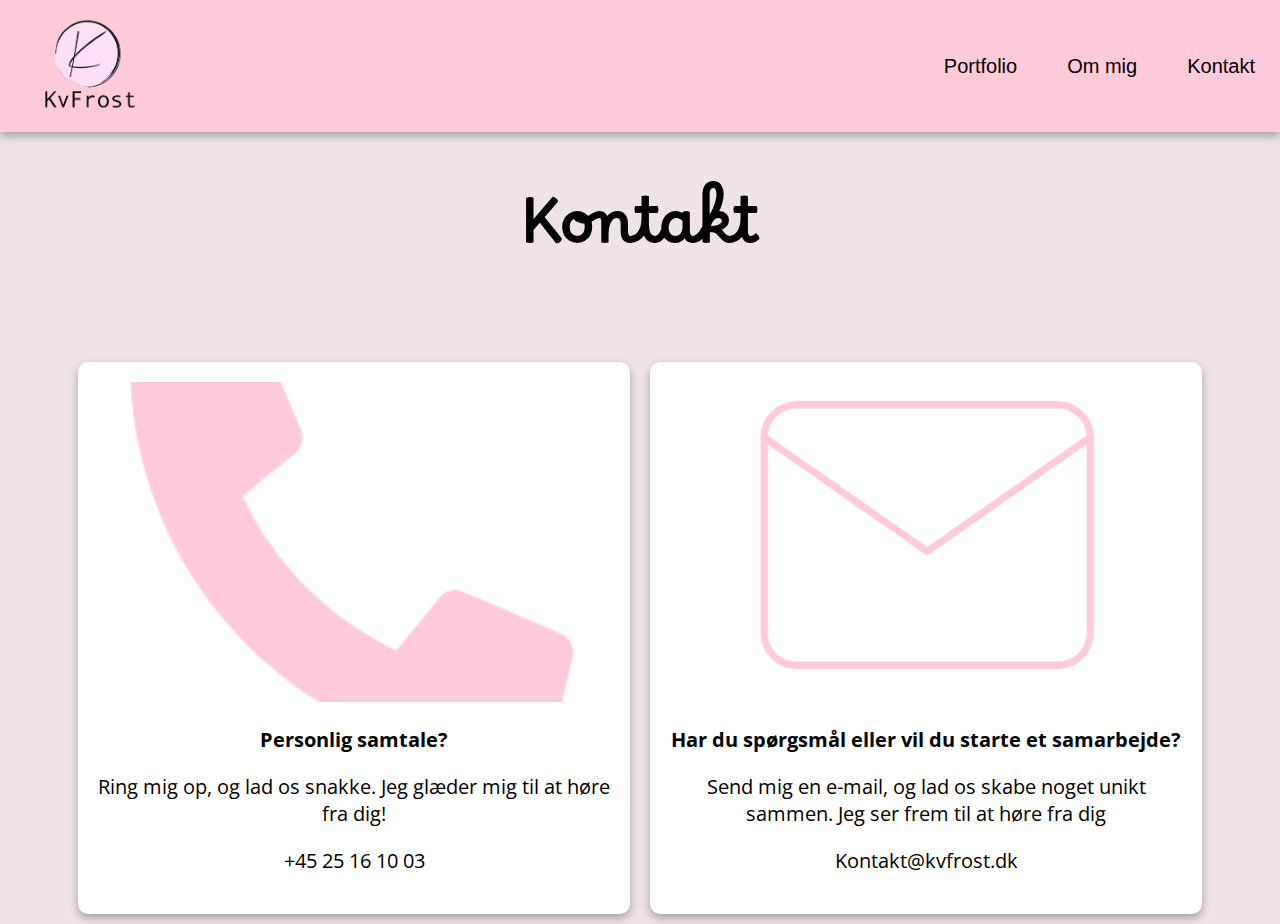
==== eksamen/kontakt.html @ 93c1134b "Overførsel" ====
<!DOCTYPE html>
<html lang="da">
    <head>
        <title>Kontakt</title>
        <meta charset="utf-8">
        <link href="eksamen1.css" rel="stylesheet" type="text/css">
        <meta name="viewport" content="width=device-width, initial-scale=1.0">
        <link rel="preconnect" href="https://fonts.googleapis.com"> 
        <link rel="preconnect" href="https://fonts.gstatic.com" crossorigin>
        <link href="https://fonts.googleapis.com/css2?family=Borel&family=Open+Sans:wght@300&display=swap" rel="stylesheet">
    </head>
    <body>
        <header class="header">
            <figure class="logo">
                <a href="eksamen1.html">
                    <img src="billede/logopng.png" alt="KvFrost">
                </a>
            </figure>

        <nav class="navigation">
            <input type="checkbox"
            class="toggle-menu">
            <div class="hamburger"></div>

            <ul class="menu">
                <li><a href="portfolio.html">Portfolio</a></li>
                <li><a href="ommig.html">Om mig</a></li>
                <li><a href="kontakt.html">Kontakt</a></li>
            </ul>
        </nav>
        </header>
        <main>
                <h2>Kontakt</h2>

            <section class="box-container">
                <div class="box">
                    <img src="billede/telefon.png" alt="Billede telefon">
                    <p><b>Personlig samtale?</b></p>
                    <p>Ring mig op, og lad os snakke. Jeg glæder mig til at høre fra dig!</p>
                    <p><a href="tel:+4525161003">+45 25 16 10 03</a></p>
                </div>
    
                <div class="box">
                    <img src="billede/mail.png" alt="Billede mail">
                    <p><b>Har du spørgsmål eller vil du starte et samarbejde?</b> </p>
                    <p>Send mig en e-mail, og lad os skabe noget unikt sammen. Jeg ser frem til at høre fra dig</p>
                    <p><a href="mailto:kontakt@kvfrost.dk">Kontakt@kvfrost.dk</a></p>
                </div>
            </section>
        </main>
    </body>
</html>
---- eksamen/eksamen1.css ----
/*Denne første del er header på alle siderne*/
/*Body bestemmer hovedelementer for siden*/
body {
    margin: 0;
    padding: 0;
    background-color: #eee3e6;
  }
  /*Her defineres overskrift font og størrelse*/
  h1{
    font-family: 'Borel', cursive;
    font-size: 70px;
  }

  h2{
    font-family: 'Borel', cursive;
    font-size: 60px;
    text-align: center;
  }
  
  /*Her defineres brødtekstens font og størrelse*/
  p{
    font-family:'Open Sans', sans-serif;
    font-size: 20px;
  }

  /*Headers placering af elementerne her i*/
  .header {
    position: relative;
    width: 100%;
    display: flex;
    justify-content: space-between;
    align-items: center;
    background: #ffcbdb;
    transition: 1s;
    box-shadow: 0 4px 8px rgba(0, 0, 0, 0.3);
  }

  .logo a img {
    width: 100px;
  }

  .navigation {
    display: flex;
    justify-content: space-between;
    align-items: center;
  }

  .menu {
    display: flex;
    justify-content: center;
    flex-direction: row;
    align-items: center;

  }

  .menu li {
    list-style-type: none;
  }
  .menu li a {
    color: #000;
    text-decoration: none;
    display: block;
    padding: 40px 25px;
    font-size: 20px;
    font-family: 'Roboto', sans-serif;
    line-height: 1;
    transition: 0.3s;
  }

  .menu li a:hover {
    box-shadow: 0 -5px 0px #fff inset,
    500px 0 0 rgba(124, 68, 86, 0.03) inset;
    padding: 35px 25px 45px 25px;
  }

  .hamburger {
    position: relative;
    width: 30px;
    height: 4px;
    background-color: #000;
    border-radius: 10px;
    cursor: pointer;
    z-index: 2;
    transition: 0.3s;
  }

  .hamburger:before,
  .hamburger:after {
    content: "";
    position: absolute;
    height: 4px;
    right: 0;
    background: #000;
    border-radius: 10px;
    transition: 0.3s;
  }
  .hamburger:before {
    top: -10px;
    width: 20px;
  }
  .hamburger:after {
    top: 10px;
    width: 25px;
  }

  .toggle-menu {
    position: absolute;
    width: 30px;
    height: 30px;
    z-index: 3;
    cursor: pointer;
    opacity: 0;
  }

  .hamburger,
  .toggle-menu {
    display: none;
  }

  .navigation input:checked ~ .hamburger {
    background: transparent;
  }

  .navigation input:checked ~ .hamburger:before {
    top: 0;
    transform: rotate(-45deg);
    width: 30px;
  }

  .navigation input:checked ~ .hamburger:after {
    top: 0;
    transform: rotate(45deg);
    width: 30px;
  }

  .navigation input:checked ~ .menu{
    right: 0;
  }

  @media screen and (max-width: 600px) {
    .hamburger,
    .toggle-menu {
        display: block;
    }
    .menu{
        justify-content: start;
        flex-direction: column;
        align-items: center;
        position: fixed;
        top: 0;
        right: -350px;
        background: #ffcbdb;
        width: 200px;
        height: 250px;
        padding-top: 30px;
        
    }
    .menu li{
        width: 100%;
    }
    .menu li a,
    .menu li a:hover {
        padding:30px;
        font-size: 20px;
    }
  }

  /*Denne del er indholdet på forsiden*/
.section {
    display: flex;
    flex-direction: row;
    justify-content:center;
    align-items: center;
    padding: 20px;
    width: 100%;
    box-sizing: border-box;
}

.section img {
    height: 550px;
}

  @media screen and (max-width: 600px) {
    .section {
        flex-direction: column; 
        justify-content: space-around;
    }
    .section img {
        max-width: 100%;
        height: auto;
    }
    }
    @media only screen and (min-width: 601px) {
        .section {
            flex-direction: row;
        }
    }

    /*Denne del er indholdet på kontakt*/
    .kontaktoiverskrift {
        text-align: center;
    }
    

    .box-container {
        display: flex;
        flex-wrap: wrap;
        justify-content: center;
        text-align: center;
    }
    
    .box {
        margin: 10px;
        padding: 20px;
        width: 300px;
        background-color: #fff;
        box-shadow: 0 4px 8px rgba(0, 0, 0, 0.3);
        border-radius: 10px;
    }
    
    .box img {
        width: 50%;
        height:320px;
        object-fit: cover;
    }
    
    @media screen and (max-width: 600px) {
        .box {
            width: 100%; 
        }
        .box img {
            width: 50%;
            height:250px;
            object-fit: cover;
        }
    }
    @media only screen and (min-width: 601px) and (max-width: 959px) {
        .box {
            width: 100%;
        }
        .box img {
            width: 50%;
        }
    }
    @media only screen and (min-width: 960px) {
        .box{
            width: 40%;
        }
        .box img {
            width: 100%;
            object-fit: cover;

        }
    }

    /*Dette ændre farve og laver hover på mail og mobil link*/
    p a {
        color: #000; 
        text-decoration: none; 
      }
      
      p a:hover {
        text-decoration: underline; 
      }

/* Dette afsnit er brugt til at dele tekst op i to kolonner*/
.flex-container {
    display: flex;
}
      
.column1, .column2 {
    flex: 1; 
    padding: 20px;
    background-color: #fff;
    box-shadow: 0 4px 8px rgba(0, 0, 0, 0.3);
    border-radius: 10px;
}

.column1, .column2{
    flex: 1;
    max-width: 800px;
    padding: 20px;
    margin: 20px;
    box-sizing: border-box;
}

/*Dette er portfolie delen*/
.top img {
    height: 100px;
}
.top {
    display: flex;
  align-items: center; 
  justify-content: center;
  flex-direction: column;
  padding: 2%;
}

.box-container2, .box-container3, .box-container4 {
    display: flex;
        flex-wrap: wrap;
        justify-content: center;
        text-align: center;
}
.box {
    position: relative;
    overflow: hidden;
    transition: box-shadow 0.3s;
}


.box:hover {
    box-shadow: 0 0 10px rgba(0, 0, 0, 0.7); /* Just an example, you can adjust the values as needed */
}

/*Knap til youtubevideoer*/
.video-link {
    display: inline-block;
    padding: 10px 20px;
    text-decoration: none;
    color: #000;
    background-color: #ffcbdb; /* Baggrundsfarve */
    border-radius: 5px;
    transition: background-color 0.3s;
}

.video-link:hover {
    background-color: #eee3e6; /* Ændret baggrundsfarve ved hover */
}
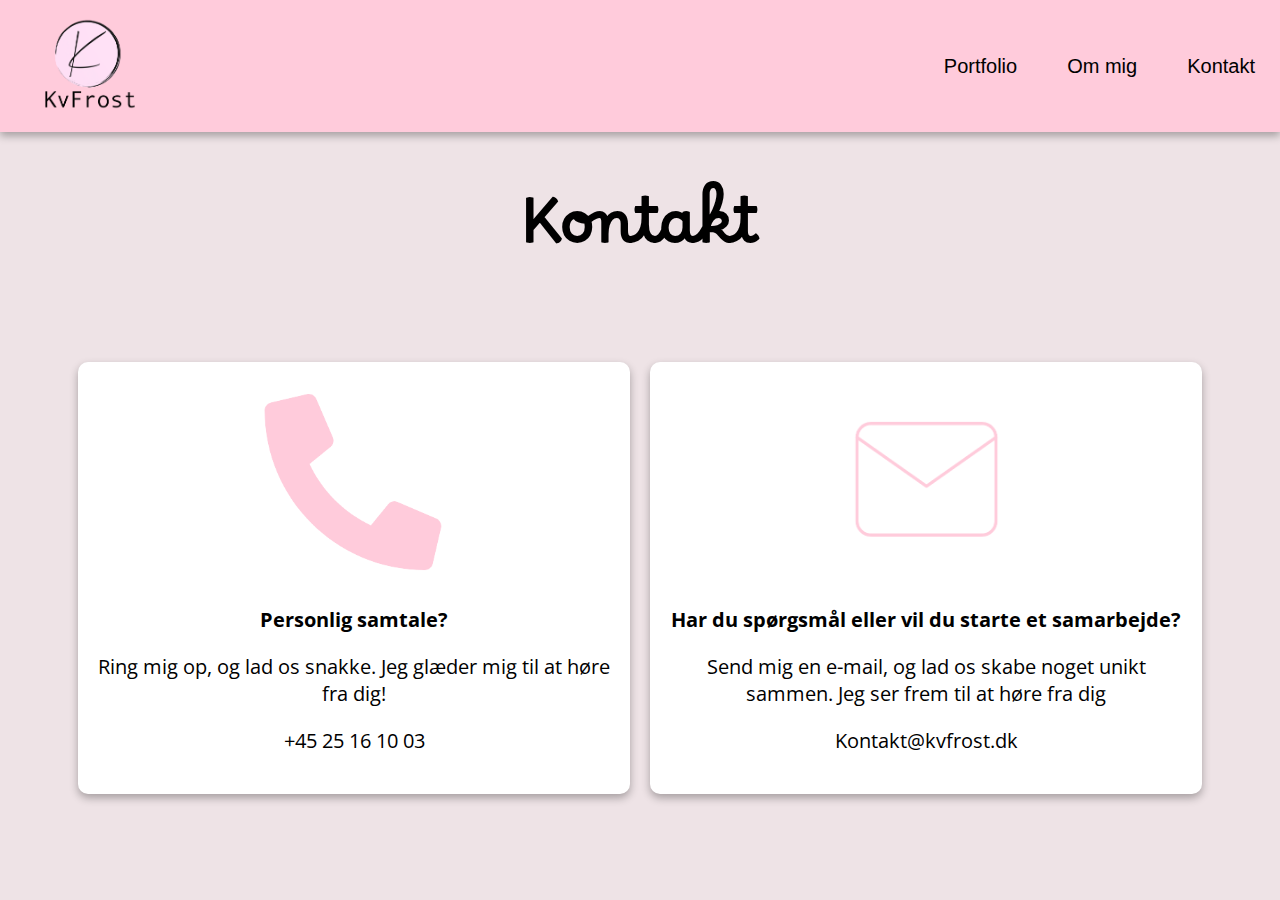
==== commit 5f56b50a: "opdatering tekst" ====
--- a/eksamen/kontakt.html
+++ b/eksamen/kontakt.html
@@ -12,7 +12,7 @@
     <body>
         <header class="header">
             <figure class="logo">
-                <a href="eksamen1.html">
+                <a href="index.html">
                     <img src="billede/logopng.png" alt="KvFrost">
                 </a>
             </figure>
@@ -33,14 +33,14 @@
                 <h2>Kontakt</h2>
 
             <section class="box-container">
-                <div class="box">
+                <div class="boks">
                     <img src="billede/telefon.png" alt="Billede telefon">
                     <p><b>Personlig samtale?</b></p>
                     <p>Ring mig op, og lad os snakke. Jeg glæder mig til at høre fra dig!</p>
                     <p><a href="tel:+4525161003">+45 25 16 10 03</a></p>
                 </div>
     
-                <div class="box">
+                <div class="boks">
                     <img src="billede/mail.png" alt="Billede mail">
                     <p><b>Har du spørgsmål eller vil du starte et samarbejde?</b> </p>
                     <p>Send mig en e-mail, og lad os skabe noget unikt sammen. Jeg ser frem til at høre fra dig</p>
--- a/eksamen/eksamen1.css
+++ b/eksamen/eksamen1.css
@@ -6,7 +6,8 @@
     padding: 0;
     background-color: #eee3e6;
   }
-  /*Her defineres overskrift font og størrelse*/
+
+  /*Her defineres overskrift og brødtekst font og størrelse*/
   h1{
     font-family: 'Borel', cursive;
     font-size: 70px;
@@ -17,8 +18,11 @@
     font-size: 60px;
     text-align: center;
   }
+  h3{
+    font-family: 'Open Sans', sans-serif;
+    font-size: 35px;
+  }
   
-  /*Her defineres brødtekstens font og størrelse*/
   p{
     font-family:'Open Sans', sans-serif;
     font-size: 20px;
@@ -71,9 +75,10 @@
   .menu li a:hover {
     box-shadow: 0 -5px 0px #fff inset,
     500px 0 0 rgba(124, 68, 86, 0.03) inset;
-    padding: 35px 25px 45px 25px;
-  }
-
+    padding: 35px 25px 20px 25px;
+  }
+
+  /*Burgermenu*/
   .hamburger {
     position: relative;
     width: 30px;
@@ -191,11 +196,6 @@
         height: auto;
     }
     }
-    @media only screen and (min-width: 601px) {
-        .section {
-            flex-direction: row;
-        }
-    }
 
     /*Denne del er indholdet på kontakt*/
     .kontaktoiverskrift {
@@ -210,7 +210,7 @@
         text-align: center;
     }
     
-    .box {
+    .boks {
         margin: 10px;
         padding: 20px;
         width: 300px;
@@ -219,38 +219,31 @@
         border-radius: 10px;
     }
     
-    .box img {
-        width: 50%;
-        height:320px;
-        object-fit: cover;
+    .boks img {
+        height:200px;
     }
     
     @media screen and (max-width: 600px) {
-        .box {
+        .boks {
             width: 100%; 
         }
-        .box img {
+        .boks img {
             width: 50%;
             height:250px;
             object-fit: cover;
         }
     }
     @media only screen and (min-width: 601px) and (max-width: 959px) {
-        .box {
+        .boks {
             width: 100%;
         }
-        .box img {
-            width: 50%;
+        .boks img {
+          object-fit: cover;
         }
     }
     @media only screen and (min-width: 960px) {
-        .box{
+        .boks{
             width: 40%;
-        }
-        .box img {
-            width: 100%;
-            object-fit: cover;
-
         }
     }
 
@@ -275,16 +268,18 @@
     background-color: #fff;
     box-shadow: 0 4px 8px rgba(0, 0, 0, 0.3);
     border-radius: 10px;
-}
-
-.column1, .column2{
-    flex: 1;
     max-width: 800px;
     padding: 20px;
     margin: 20px;
     box-sizing: border-box;
 }
 
+@media screen and (max-width: 600px){
+  .flex-container{
+    flex-direction: column;
+  }
+}
+
 /*Dette er portfolie delen*/
 .top img {
     height: 100px;
@@ -307,6 +302,11 @@
     position: relative;
     overflow: hidden;
     transition: box-shadow 0.3s;
+}
+
+.box img{
+  width: 100%;
+  object-fit: cover;
 }
 
 
